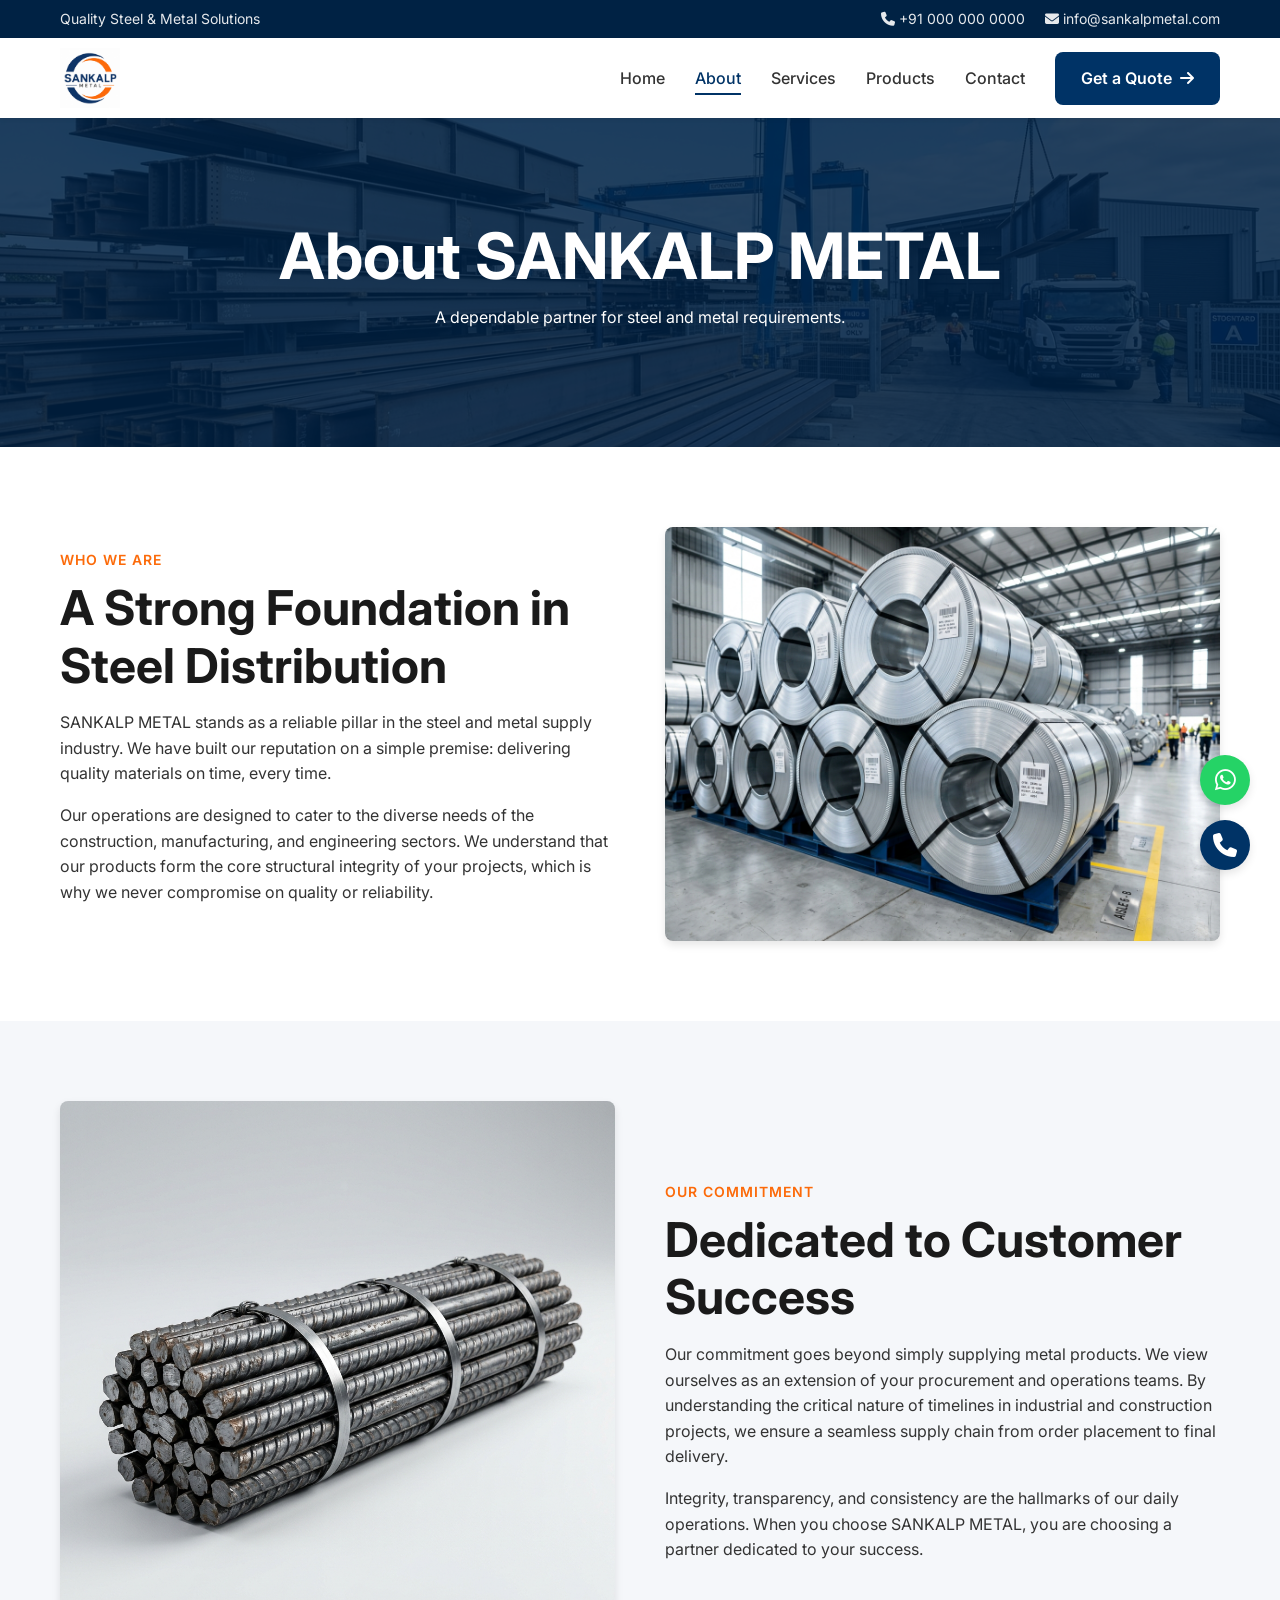
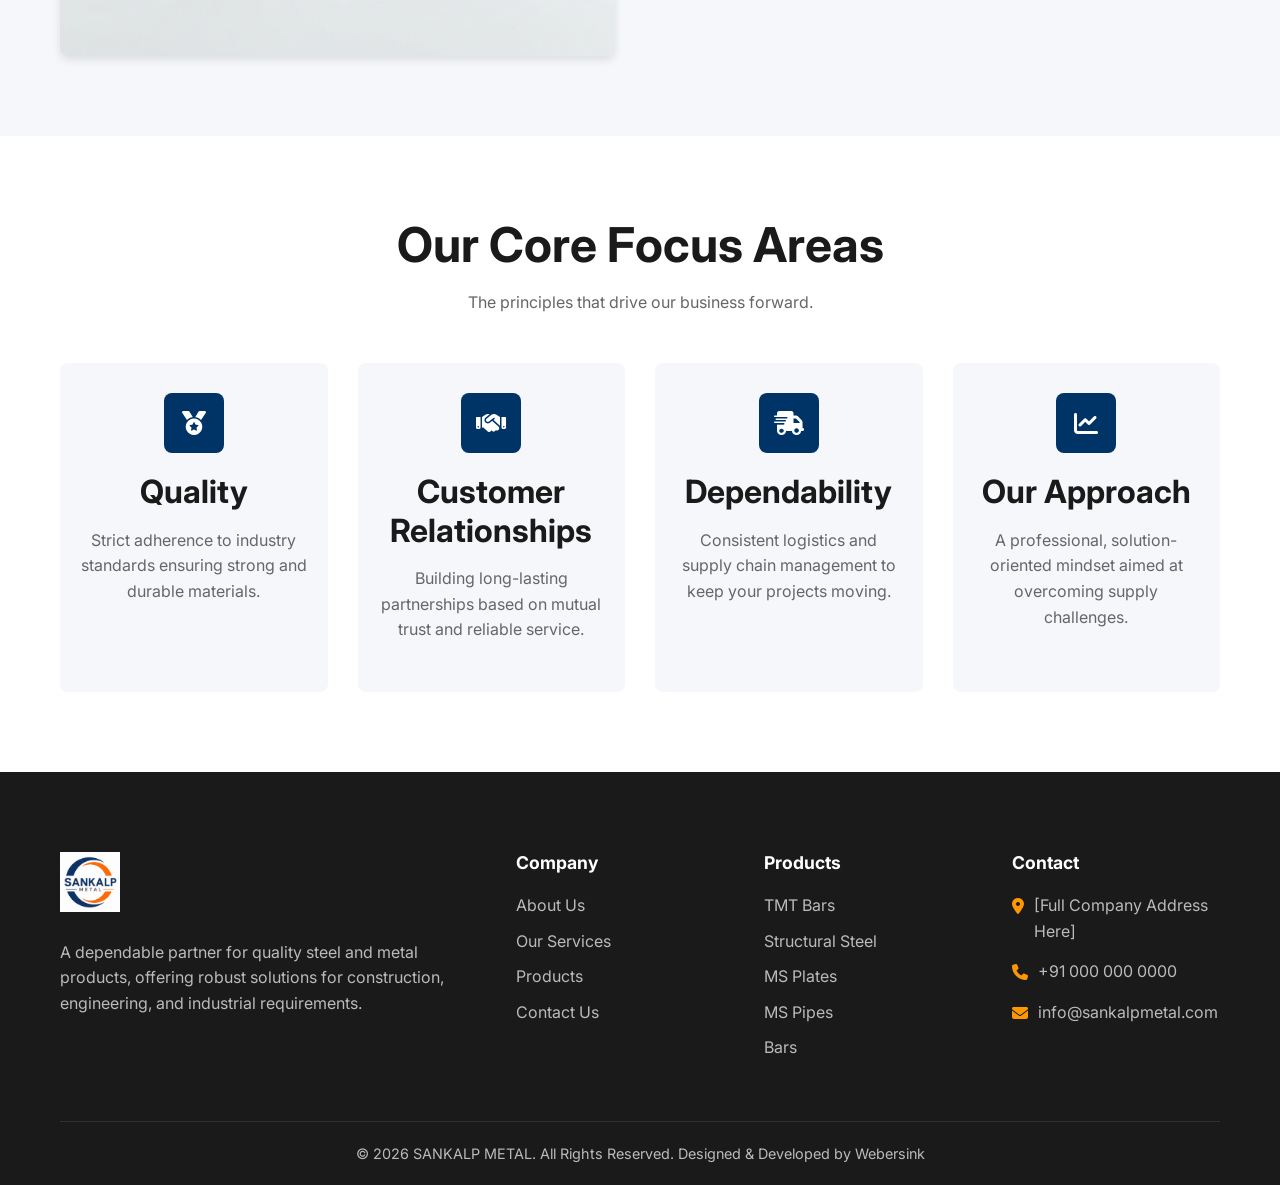
==== about.html @ a4357501 "add project" ====
<!DOCTYPE html>
<html lang="en">
<head>
    <meta charset="UTF-8">
    <meta name="viewport" content="width=device-width, initial-scale=1.0">
    <title>About SANKALP METAL | Steel & Metal Solutions</title>
    <meta name="description" content="Learn about SANKALP METAL, a dependable partner for quality steel and metal requirements serving various industries.">
    
    <!-- Google Fonts -->
    <link rel="preconnect" href="https://fonts.googleapis.com">
    <link rel="preconnect" href="https://fonts.gstatic.com" crossorigin>
    <link href="https://fonts.googleapis.com/css2?family=Inter:wght@400;500;600;700;800&display=swap" rel="stylesheet">
    
    <!-- FontAwesome -->
    <link rel="stylesheet" href="https://cdnjs.cloudflare.com/ajax/libs/font-awesome/6.4.0/css/all.min.css">
    
    <!-- Custom CSS -->
    <link rel="stylesheet" href="css/style.css">
</head>
<body>

    <!-- Top Bar -->
    <div class="top-bar">
        <div class="container">
            <div class="top-bar-left">
                Quality Steel & Metal Solutions
            </div>
            <div class="top-bar-contact">
                <a href="tel:+910000000000"><i class="fa-solid fa-phone"></i> +91 000 000 0000</a>
                <a href="mailto:info@sankalpmetal.com"><i class="fa-solid fa-envelope"></i> info@sankalpmetal.com</a>
            </div>
        </div>
    </div>

    <!-- Header -->
    <header class="header">
        <div class="container header-inner">
            <a href="index.html" class="logo">
                <img src="assets/images/logo.jpeg" alt="SANKALP METAL">
            </a>
            
            <nav class="nav-menu">
                <a href="index.html" class="nav-link">Home</a>
                <a href="about.html" class="nav-link active">About</a>
                <a href="services.html" class="nav-link">Services</a>
                <a href="products.html" class="nav-link">Products</a>
                <a href="contact.html" class="nav-link">Contact</a>
                <a href="contact.html" class="btn btn-primary">Get a Quote <i class="fa-solid fa-arrow-right"></i></a>
            </nav>
            
            <button class="mobile-toggle">
                <i class="fa-solid fa-bars"></i>
            </button>
        </div>
    </header>

    <!-- Page Header -->
    <div class="page-header" style="background-image: url('assets/images/banner_bg.jpg');">
        <div class="container">
            <h1>About SANKALP METAL</h1>
            <p>A dependable partner for steel and metal requirements.</p>
        </div>
    </div>

    <!-- Who We Are -->
    <section class="section-padding" style="background-color: var(--white);">
        <div class="container">
            <div class="about-section">
                <div class="about-text">
                    <span class="section-label">Who We Are</span>
                    <h2>A Strong Foundation in Steel Distribution</h2>
                    <p>SANKALP METAL stands as a reliable pillar in the steel and metal supply industry. We have built our reputation on a simple premise: delivering quality materials on time, every time.</p>
                    <p>Our operations are designed to cater to the diverse needs of the construction, manufacturing, and engineering sectors. We understand that our products form the core structural integrity of your projects, which is why we never compromise on quality or reliability.</p>
                </div>
                <div class="about-image">
                    <img src="assets/images/about_img.jpg" alt="Sankalp Metal Facility" style="border-radius: var(--radius); box-shadow: var(--shadow-md);">
                </div>
            </div>
        </div>
    </section>

    <!-- Our Commitment -->
    <section class="section-padding" style="background-color: var(--light);">
        <div class="container">
            <div class="about-section reverse">
                <div class="about-text">
                    <span class="section-label">Our Commitment</span>
                    <h2>Dedicated to Customer Success</h2>
                    <p>Our commitment goes beyond simply supplying metal products. We view ourselves as an extension of your procurement and operations teams. By understanding the critical nature of timelines in industrial and construction projects, we ensure a seamless supply chain from order placement to final delivery.</p>
                    <p>Integrity, transparency, and consistency are the hallmarks of our daily operations. When you choose SANKALP METAL, you are choosing a partner dedicated to your success.</p>
                </div>
                <div class="about-image">
                    <img src="assets/images/product_img.jpg" alt="Steel Products" style="border-radius: var(--radius); box-shadow: var(--shadow-md);">
                </div>
            </div>
        </div>
    </section>

    <!-- Core Values -->
    <section class="section-padding" style="background-color: var(--white);">
        <div class="container">
            <div class="section-header">
                <h2>Our Core Focus Areas</h2>
                <p class="text-muted">The principles that drive our business forward.</p>
            </div>
            
            <div class="features-grid">
                <div class="feature-block">
                    <div class="feature-icon"><i class="fa-solid fa-medal"></i></div>
                    <h3>Quality</h3>
                    <p class="text-muted">Strict adherence to industry standards ensuring strong and durable materials.</p>
                </div>
                <div class="feature-block">
                    <div class="feature-icon"><i class="fa-solid fa-handshake"></i></div>
                    <h3>Customer Relationships</h3>
                    <p class="text-muted">Building long-lasting partnerships based on mutual trust and reliable service.</p>
                </div>
                <div class="feature-block">
                    <div class="feature-icon"><i class="fa-solid fa-truck-fast"></i></div>
                    <h3>Dependability</h3>
                    <p class="text-muted">Consistent logistics and supply chain management to keep your projects moving.</p>
                </div>
                <div class="feature-block">
                    <div class="feature-icon"><i class="fa-solid fa-chart-line"></i></div>
                    <h3>Our Approach</h3>
                    <p class="text-muted">A professional, solution-oriented mindset aimed at overcoming supply challenges.</p>
                </div>
            </div>
        </div>
    </section>

    <!-- Footer -->
    <footer class="footer">
        <div class="container">
            <div class="footer-top">
                <div class="footer-col">
                    <a href="index.html" class="footer-logo">
                        <img src="assets/images/logo.jpeg" alt="SANKALP METAL">
                    </a>
                    <p>A dependable partner for quality steel and metal products, offering robust solutions for construction, engineering, and industrial requirements.</p>
                </div>
                
                <div class="footer-col">
                    <h4>Company</h4>
                    <div class="footer-links">
                        <a href="about.html">About Us</a>
                        <a href="services.html">Our Services</a>
                        <a href="products.html">Products</a>
                        <a href="contact.html">Contact Us</a>
                    </div>
                </div>
                
                <div class="footer-col">
                    <h4>Products</h4>
                    <div class="footer-links">
                        <a href="products.html">TMT Bars</a>
                        <a href="products.html">Structural Steel</a>
                        <a href="products.html">MS Plates</a>
                        <a href="products.html">MS Pipes</a>
                        <a href="products.html">Bars</a>
                    </div>
                </div>
                
                <div class="footer-col">
                    <h4>Contact</h4>
                    <ul class="footer-contact">
                        <li>
                            <i class="fa-solid fa-location-dot"></i>
                            <span>[Full Company Address Here]</span>
                        </li>
                        <li>
                            <i class="fa-solid fa-phone"></i>
                            <span>+91 000 000 0000</span>
                        </li>
                        <li>
                            <i class="fa-solid fa-envelope"></i>
                            <span>info@sankalpmetal.com</span>
                        </li>
                    </ul>
                </div>
            </div>
            
            <div class="footer-bottom">
                <p>&copy; 2026 SANKALP METAL. All Rights Reserved. Designed & Developed by Webersink</p>
            </div>
        </div>
    </footer>

    <!-- FABs -->
    <div class="fab-container">
        <a href="https://wa.me/910000000000" class="fab fab-whatsapp" title="Chat on WhatsApp"><i class="fa-brands fa-whatsapp"></i></a>
        <a href="tel:+910000000000" class="fab fab-call" title="Call Us"><i class="fa-solid fa-phone"></i></a>
    </div>

    <script src="js/main.js"></script>
</body>
</html>
---- css/style.css ----
:root {
  /* Brand Colors - Replace when logo is provided */
  --primary: #003366;
  --primary-hover: #002244;
  --secondary: #fc6a09;
  --accent: #ff9800;
  
  /* Neutrals */
  --dark: #1a1a1a;
  --light: #f5f7fa;
  --white: #ffffff;
  
  /* Text */
  --text: #333333;
  --muted: #666666;
  
  /* UI Elements */
  --border: #e0e0e0;
  --shadow-sm: 0 2px 4px rgba(0,0,0,0.05);
  --shadow-md: 0 4px 8px rgba(0,0,0,0.1);
  --shadow-lg: 0 10px 20px rgba(0,0,0,0.1);
  
  --radius: 8px;
  --radius-lg: 12px;
  
  --transition: all 0.3s ease;
  
  /* Layout */
  --container: 1200px;
}

* {
  margin: 0;
  padding: 0;
  box-sizing: border-box;
}

body {
  font-family: 'Inter', sans-serif;
  color: var(--text);
  background-color: var(--light);
  line-height: 1.6;
}

a {
  text-decoration: none;
  color: inherit;
  transition: var(--transition);
}

ul {
  list-style: none;
}

img {
  max-width: 100%;
  height: auto;
  display: block;
}

.container {
  max-width: var(--container);
  margin: 0 auto;
  padding: 0 20px;
}

/* Typography */
h1, h2, h3, h4, h5, h6 {
  font-weight: 700;
  line-height: 1.2;
  color: var(--dark);
  margin-bottom: 1rem;
}

h1 { font-size: clamp(2.5rem, 5vw, 4rem); }
h2 { font-size: clamp(2rem, 4vw, 3rem); }
h3 { font-size: clamp(1.5rem, 3vw, 2rem); }

p {
  margin-bottom: 1rem;
}

.text-center { text-align: center; }
.text-muted { color: var(--muted); }
.text-primary { color: var(--primary); }

.section-padding {
  padding: 80px 0;
}

.section-header {
  text-align: center;
  margin-bottom: 3rem;
  max-width: 700px;
  margin-left: auto;
  margin-right: auto;
}

.section-label {
  display: inline-block;
  font-size: 0.875rem;
  font-weight: 600;
  color: var(--secondary);
  text-transform: uppercase;
  letter-spacing: 1px;
  margin-bottom: 0.5rem;
}

/* Buttons */
.btn {
  display: inline-flex;
  align-items: center;
  justify-content: center;
  padding: 12px 24px;
  font-weight: 600;
  border-radius: var(--radius);
  cursor: pointer;
  transition: var(--transition);
  border: 2px solid transparent;
  gap: 8px;
}

.btn-primary {
  background-color: var(--primary);
  color: var(--white);
}

.btn-primary:hover {
  background-color: var(--primary-hover);
  transform: translateY(-2px);
  box-shadow: var(--shadow-md);
}

.btn-secondary {
  background-color: var(--white);
  color: var(--primary);
  border-color: var(--primary);
}

.btn-secondary:hover {
  background-color: var(--primary);
  color: var(--white);
}

.btn-outline {
  background-color: transparent;
  color: var(--white);
  border-color: var(--white);
}

.btn-outline:hover {
  background-color: var(--white);
  color: var(--primary);
}

/* Header */
.top-bar {
  background-color: var(--primary-hover);
  color: rgba(255, 255, 255, 0.9);
  font-size: 0.875rem;
  padding: 8px 0;
}

.top-bar .container {
  display: flex;
  justify-content: space-between;
  align-items: center;
}

.top-bar-contact {
  display: flex;
  gap: 20px;
}

.top-bar-contact a:hover {
  color: var(--accent);
}

.header {
  background-color: var(--white);
  box-shadow: var(--shadow-sm);
  position: sticky;
  top: 0;
  z-index: 1000;
  transition: var(--transition);
}

.header.scrolled {
  box-shadow: var(--shadow-md);
}

.header-inner {
  display: flex;
  justify-content: space-between;
  align-items: center;
  height: 80px;
}

.logo {
  font-size: 1.5rem;
  font-weight: 800;
  color: var(--primary);
  display: flex;
  align-items: center;
  gap: 10px;
}

.logo span {
  color: var(--secondary);
}

/* For actual logo image when provided */
.logo img, .footer-logo img {
  height: 60px;
  max-width: 100%;
}

.nav-menu {
  display: flex;
  gap: 30px;
  align-items: center;
}

.nav-link {
  font-weight: 500;
  color: var(--text);
  position: relative;
}

.nav-link::after {
  content: '';
  position: absolute;
  bottom: -4px;
  left: 0;
  width: 0;
  height: 2px;
  background-color: var(--primary);
  transition: var(--transition);
}

.nav-link:hover::after, .nav-link.active::after {
  width: 100%;
}

.nav-link:hover, .nav-link.active {
  color: var(--primary);
}

.mobile-toggle {
  display: none;
  background: none;
  border: none;
  font-size: 1.5rem;
  color: var(--dark);
  cursor: pointer;
}

/* Hero Section */
.hero {
  position: relative;
  min-height: 85vh;
  display: flex;
  align-items: center;
  background-size: cover;
  background-position: center;
  background-repeat: no-repeat;
}

.hero::before {
  content: '';
  position: absolute;
  inset: 0;
  background: linear-gradient(to right, rgba(0,34,68,0.85) 0%, rgba(0,34,68,0.4) 100%);
}

.hero-content {
  position: relative;
  z-index: 1;
  max-width: 650px;
  color: var(--white);
}

.hero h1 {
  color: var(--white);
  margin-bottom: 1.5rem;
}

.hero p {
  font-size: 1.125rem;
  margin-bottom: 2rem;
  opacity: 0.9;
}

.hero-buttons {
  display: flex;
  gap: 15px;
}

/* Trust Bar */
.trust-bar {
  background-color: var(--white);
  border-bottom: 1px solid var(--border);
  padding: 30px 0;
  margin-top: -1px; /* Align tight below hero */
}

.trust-grid {
  display: grid;
  grid-template-columns: repeat(4, 1fr);
  gap: 20px;
  text-align: center;
}

.trust-item {
  display: flex;
  flex-direction: column;
  align-items: center;
  gap: 10px;
}

.trust-icon {
  width: 48px;
  height: 48px;
  background-color: rgba(0,51,102,0.05);
  color: var(--primary);
  border-radius: 50%;
  display: flex;
  align-items: center;
  justify-content: center;
  font-size: 1.25rem;
}

.trust-item h4 {
  font-size: 1rem;
  margin-bottom: 0;
  color: var(--dark);
}

/* Products Section */
.products-section {
  background-color: var(--white);
}

.product-filter {
  display: flex;
  justify-content: center;
  flex-wrap: wrap;
  gap: 10px;
  margin-bottom: 40px;
}

.filter-btn {
  background: none;
  border: 1px solid var(--border);
  padding: 8px 16px;
  border-radius: 30px;
  cursor: pointer;
  font-weight: 500;
  color: var(--text);
  transition: var(--transition);
}

.filter-btn:hover, .filter-btn.active {
  background-color: var(--primary);
  color: var(--white);
  border-color: var(--primary);
}

.product-grid {
  display: grid;
  grid-template-columns: repeat(auto-fill, minmax(280px, 1fr));
  gap: 30px;
}

.product-card {
  background: var(--white);
  border-radius: var(--radius);
  overflow: hidden;
  box-shadow: var(--shadow-sm);
  border: 1px solid var(--border);
  transition: var(--transition);
  display: flex;
  flex-direction: column;
}

.product-card:hover {
  transform: translateY(-5px);
  box-shadow: var(--shadow-lg);
  border-color: rgba(0,51,102,0.2);
}

.product-img {
  height: 220px;
  overflow: hidden;
}

.product-img img {
  width: 100%;
  height: 100%;
  object-fit: cover;
  transition: transform 0.5s ease;
}

.product-card:hover .product-img img {
  transform: scale(1.05);
}

.product-info {
  padding: 20px;
  flex-grow: 1;
  display: flex;
  flex-direction: column;
}

.product-info h3 {
  font-size: 1.25rem;
  margin-bottom: 10px;
}

.product-info p {
  color: var(--muted);
  font-size: 0.95rem;
  margin-bottom: 15px;
  flex-grow: 1;
}

.product-link {
  display: inline-flex;
  align-items: center;
  gap: 5px;
  color: var(--primary);
  font-weight: 600;
  margin-top: auto;
}

.product-link:hover {
  color: var(--secondary);
}

/* About Preview */
.about-preview {
  background-color: var(--light);
}

.about-grid {
  display: grid;
  grid-template-columns: 1fr 1fr;
  gap: 50px;
  align-items: center;
}

.about-img {
  border-radius: var(--radius-lg);
  overflow: hidden;
  box-shadow: var(--shadow-md);
  position: relative;
}

.about-img img {
  width: 100%;
  height: auto;
}

.about-img::after {
  content: '';
  position: absolute;
  top: 20px;
  left: 20px;
  right: -20px;
  bottom: -20px;
  border: 3px solid var(--primary);
  border-radius: var(--radius-lg);
  z-index: -1;
}

/* Why Choose Us */
.features-section {
  background-color: var(--white);
}

.features-grid {
  display: grid;
  grid-template-columns: repeat(4, 1fr);
  gap: 30px;
}

.feature-block {
  padding: 30px 20px;
  background-color: var(--light);
  border-radius: var(--radius);
  text-align: center;
  transition: var(--transition);
  border-bottom: 3px solid transparent;
}

.feature-block:hover {
  background-color: var(--white);
  box-shadow: var(--shadow-md);
  border-bottom-color: var(--primary);
}

.feature-icon {
  width: 60px;
  height: 60px;
  margin: 0 auto 20px;
  background-color: var(--primary);
  color: var(--white);
  border-radius: var(--radius);
  display: flex;
  align-items: center;
  justify-content: center;
  font-size: 1.5rem;
}

/* Banner */
.image-banner {
  height: 400px;
  background-size: cover;
  background-position: center;
  background-attachment: fixed;
  display: flex;
  align-items: center;
  position: relative;
}

.image-banner::before {
  content: '';
  position: absolute;
  inset: 0;
  background: rgba(0,0,0,0.6);
}

.banner-content {
  position: relative;
  z-index: 1;
  text-align: center;
  color: var(--white);
  width: 100%;
}

.banner-content h2 {
  color: var(--white);
  font-size: clamp(2rem, 4vw, 3.5rem);
  letter-spacing: 2px;
  margin-bottom: 2rem;
}

/* Services */
.services-section {
  background-color: var(--light);
}

.services-grid {
  display: grid;
  grid-template-columns: repeat(2, 1fr);
  gap: 30px;
}

.service-card {
  background-color: var(--white);
  padding: 40px;
  border-radius: var(--radius);
  box-shadow: var(--shadow-sm);
  display: flex;
  gap: 20px;
  transition: var(--transition);
  border: 1px solid var(--border);
}

.service-card:hover {
  transform: translateY(-5px);
  box-shadow: var(--shadow-md);
  border-color: rgba(0,51,102,0.2);
}

.service-icon {
  font-size: 2.5rem;
  color: var(--primary);
  flex-shrink: 0;
}

/* Trust Stats */
.stats-section {
  background-color: var(--primary);
  color: var(--white);
  padding: 60px 0;
}

.stats-grid {
  display: grid;
  grid-template-columns: repeat(4, 1fr);
  gap: 30px;
  text-align: center;
}

.stat-item h3 {
  color: var(--white);
  font-size: 2.5rem;
  margin-bottom: 5px;
}

.stat-item p {
  font-size: 1.1rem;
  color: rgba(255,255,255,0.8);
  margin-bottom: 0;
}

/* Testimonials */
.testimonials-section {
  background-color: var(--white);
}

.testimonials-grid {
  display: grid;
  grid-template-columns: repeat(3, 1fr);
  gap: 30px;
}

.testimonial-card {
  background-color: var(--light);
  padding: 30px;
  border-radius: var(--radius);
  position: relative;
}

.testimonial-card::before {
  content: '\201C';
  position: absolute;
  top: 10px;
  left: 20px;
  font-size: 4rem;
  color: rgba(0,51,102,0.1);
  line-height: 1;
  font-family: serif;
}

.stars {
  color: #FFD700;
  margin-bottom: 15px;
}

.testimonial-text {
  font-style: italic;
  margin-bottom: 20px;
  position: relative;
  z-index: 1;
}

.testimonial-author h4 {
  margin-bottom: 0;
  font-size: 1rem;
}

.testimonial-author span {
  font-size: 0.85rem;
  color: var(--muted);
}

/* CTA Section */
.cta-section {
  background-color: var(--light);
  border-top: 1px solid var(--border);
  padding: 80px 0;
}

.cta-content {
  background-color: var(--white);
  padding: 60px;
  border-radius: var(--radius-lg);
  box-shadow: var(--shadow-md);
  text-align: center;
  max-width: 800px;
  margin: 0 auto;
}

.cta-buttons {
  display: flex;
  justify-content: center;
  gap: 15px;
  margin-top: 30px;
}

/* Footer */
.footer {
  background-color: var(--dark);
  color: rgba(255,255,255,0.7);
  padding: 80px 0 0;
}

.footer-top {
  display: grid;
  grid-template-columns: 2fr 1fr 1fr 1fr;
  gap: 40px;
  margin-bottom: 60px;
}

.footer-logo {
  color: var(--white);
  font-size: 1.5rem;
  font-weight: 800;
  margin-bottom: 20px;
  display: inline-block;
}

.footer-logo span {
  color: var(--secondary);
}

.footer h4 {
  color: var(--white);
  margin-bottom: 20px;
  font-size: 1.1rem;
}

.footer-links {
  display: flex;
  flex-direction: column;
  gap: 10px;
}

.footer-links a:hover {
  color: var(--accent);
  padding-left: 5px;
}

.footer-contact li {
  display: flex;
  gap: 10px;
  margin-bottom: 15px;
}

.footer-contact i {
  color: var(--accent);
  margin-top: 5px;
}

.footer-bottom {
  padding: 20px 0;
  border-top: 1px solid rgba(255,255,255,0.1);
  text-align: center;
  font-size: 0.9rem;
}

.footer-bottom p {
  margin-bottom: 0;
}

/* Inner Page Header */
.page-header {
  padding: 100px 0;
  background-color: var(--dark);
  color: var(--white);
  text-align: center;
  background-size: cover;
  background-position: center;
  position: relative;
}

.page-header::before {
  content: '';
  position: absolute;
  inset: 0;
  background: rgba(0,34,68,0.85);
}

.page-header .container {
  position: relative;
  z-index: 1;
}

.page-header h1 {
  color: var(--white);
  margin-bottom: 10px;
}

/* Form Styles */
.form-group {
  margin-bottom: 20px;
}

.form-label {
  display: block;
  margin-bottom: 8px;
  font-weight: 500;
  color: var(--dark);
}

.form-control {
  width: 100%;
  padding: 12px 15px;
  border: 1px solid var(--border);
  border-radius: var(--radius);
  font-family: inherit;
  font-size: 1rem;
  transition: var(--transition);
}

.form-control:focus {
  outline: none;
  border-color: var(--primary);
  box-shadow: 0 0 0 3px rgba(0,51,102,0.1);
}

textarea.form-control {
  resize: vertical;
  min-height: 120px;
}

/* Product Catalogue Specific */
.product-tabs {
  display: flex;
  border-bottom: 1px solid var(--border);
  margin-bottom: 40px;
  overflow-x: auto;
}

.tab-btn {
  padding: 15px 25px;
  background: none;
  border: none;
  font-weight: 600;
  font-size: 1rem;
  color: var(--muted);
  cursor: pointer;
  border-bottom: 3px solid transparent;
  white-space: nowrap;
}

.tab-btn:hover, .tab-btn.active {
  color: var(--primary);
  border-bottom-color: var(--primary);
}

/* About Page Specific */
.about-section {
  display: grid;
  grid-template-columns: 1fr 1fr;
  gap: 50px;
  align-items: center;
}

.about-section.reverse {
  direction: rtl;
}

.about-section.reverse > * {
  direction: ltr;
}

/* Contact Page Specific */
.contact-grid {
  display: grid;
  grid-template-columns: 1fr 2fr;
  gap: 50px;
}

.contact-info-card {
  background-color: var(--white);
  padding: 30px;
  border-radius: var(--radius);
  box-shadow: var(--shadow-sm);
  border: 1px solid var(--border);
  margin-bottom: 20px;
}

.contact-info-item {
  display: flex;
  gap: 15px;
  margin-bottom: 25px;
}

.contact-info-item:last-child {
  margin-bottom: 0;
}

.contact-info-item i {
  font-size: 1.5rem;
  color: var(--primary);
}

.contact-form-wrapper {
  background-color: var(--white);
  padding: 40px;
  border-radius: var(--radius);
  box-shadow: var(--shadow-sm);
  border: 1px solid var(--border);
}

.form-row {
  display: grid;
  grid-template-columns: 1fr 1fr;
  gap: 20px;
}

.success-message {
  display: none;
  background-color: #d4edda;
  color: #155724;
  padding: 15px;
  border-radius: var(--radius);
  margin-top: 20px;
  border: 1px solid #c3e6cb;
}

/* Floating Action Buttons */
.fab-container {
  position: fixed;
  bottom: 30px;
  right: 30px;
  display: flex;
  flex-direction: column;
  gap: 15px;
  z-index: 100;
}

.fab {
  width: 50px;
  height: 50px;
  border-radius: 50%;
  display: flex;
  align-items: center;
  justify-content: center;
  color: var(--white);
  font-size: 1.5rem;
  box-shadow: var(--shadow-md);
  transition: var(--transition);
}

.fab:hover {
  transform: translateY(-3px);
  box-shadow: var(--shadow-lg);
}

.fab-whatsapp {
  background-color: #25D366;
}

.fab-call {
  background-color: var(--primary);
}

/* Responsive Design */
@media (max-width: 1280px) {
  /* Inherits from standard */
}

@media (max-width: 1024px) {
  .footer-top {
    grid-template-columns: 1fr 1fr;
  }
  
  .about-grid, .services-grid, .contact-grid {
    grid-template-columns: 1fr;
  }
  
  .about-section {
    grid-template-columns: 1fr;
  }
}

@media (max-width: 768px) {
  .top-bar-contact {
    display: none;
  }
  
  .nav-menu {
    display: none;
    position: absolute;
    top: 100%;
    left: 0;
    right: 0;
    background-color: var(--white);
    flex-direction: column;
    padding: 20px;
    box-shadow: var(--shadow-md);
    align-items: flex-start;
  }
  
  .nav-menu.active {
    display: flex;
  }
  
  .mobile-toggle {
    display: block;
  }
  
  .trust-grid, .features-grid, .stats-grid, .testimonials-grid {
    grid-template-columns: 1fr 1fr;
  }
  
  .hero h1 {
    font-size: 2.5rem;
  }
}

@media (max-width: 480px) {
  .trust-grid, .features-grid, .stats-grid, .testimonials-grid {
    grid-template-columns: 1fr;
  }
  
  .hero-buttons, .cta-buttons {
    flex-direction: column;
  }
  
  .form-row {
    grid-template-columns: 1fr;
  }
  
  .footer-top {
    grid-template-columns: 1fr;
  }
}
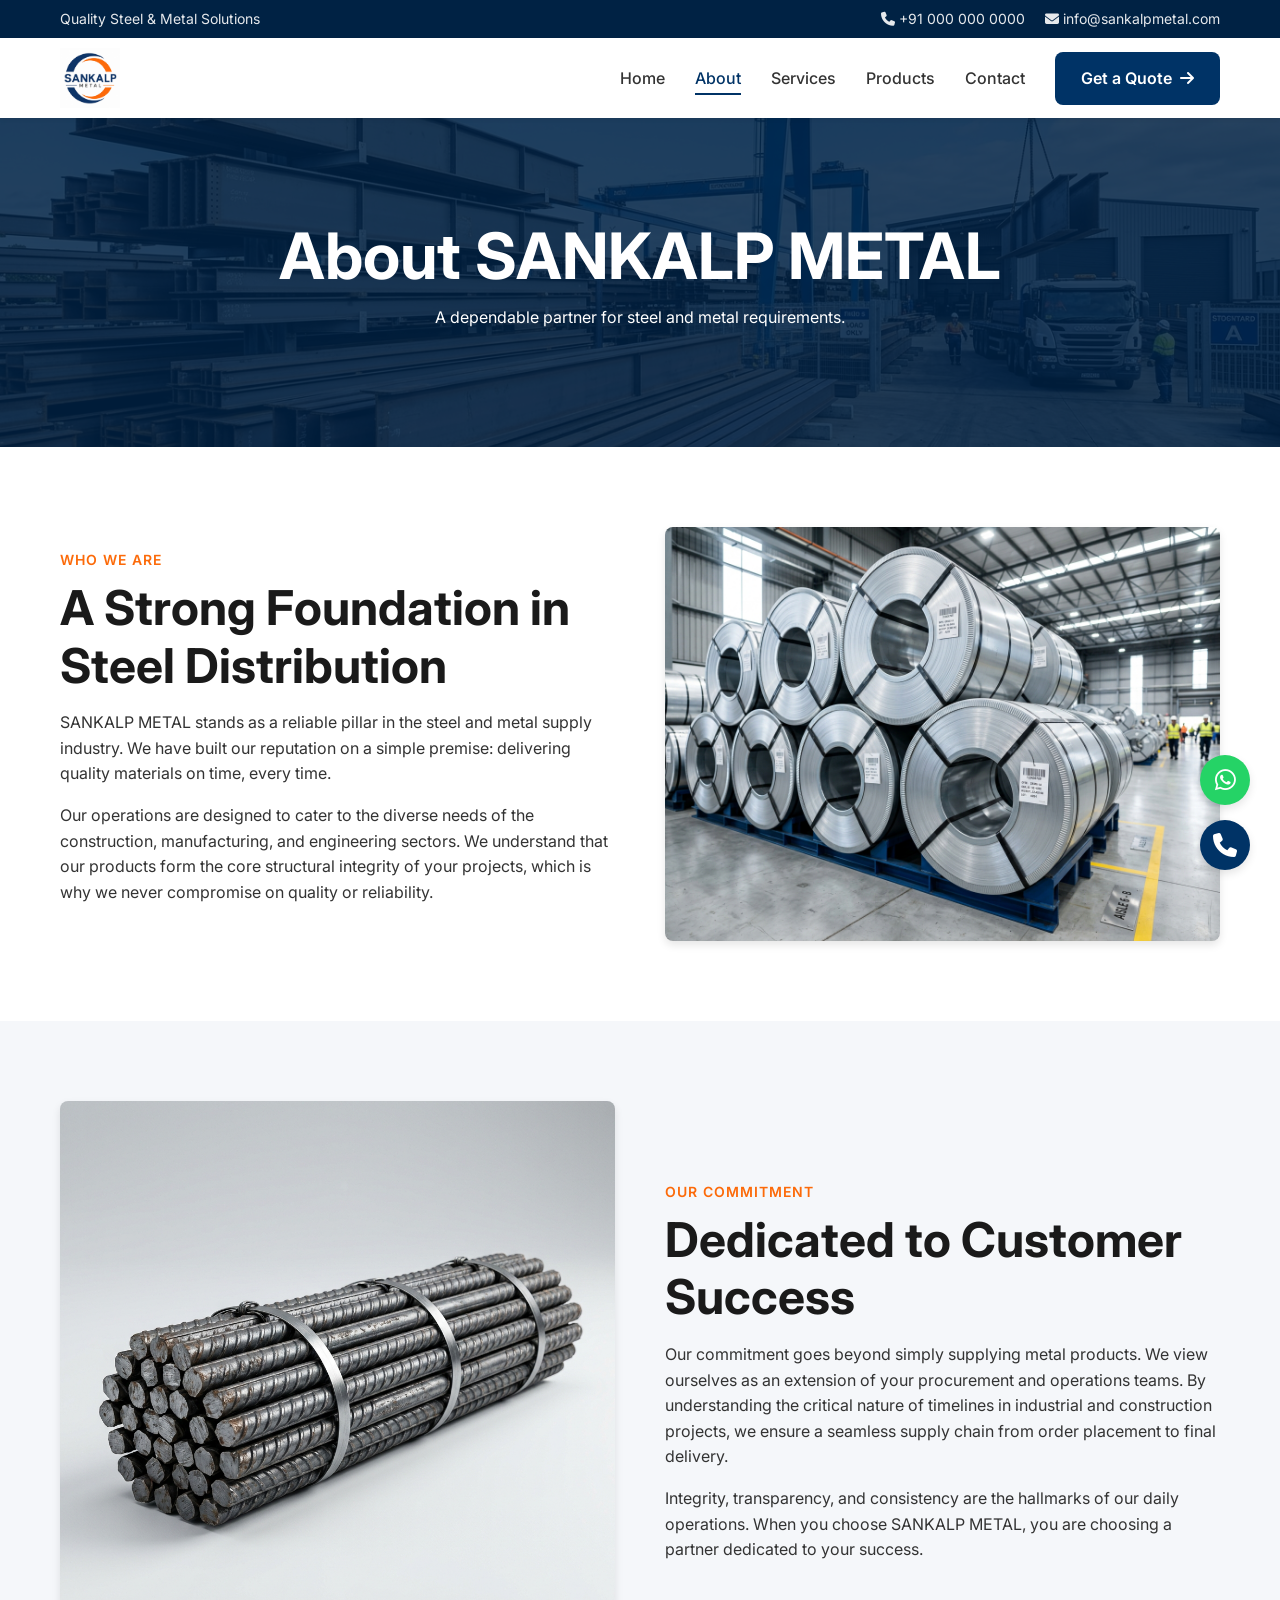
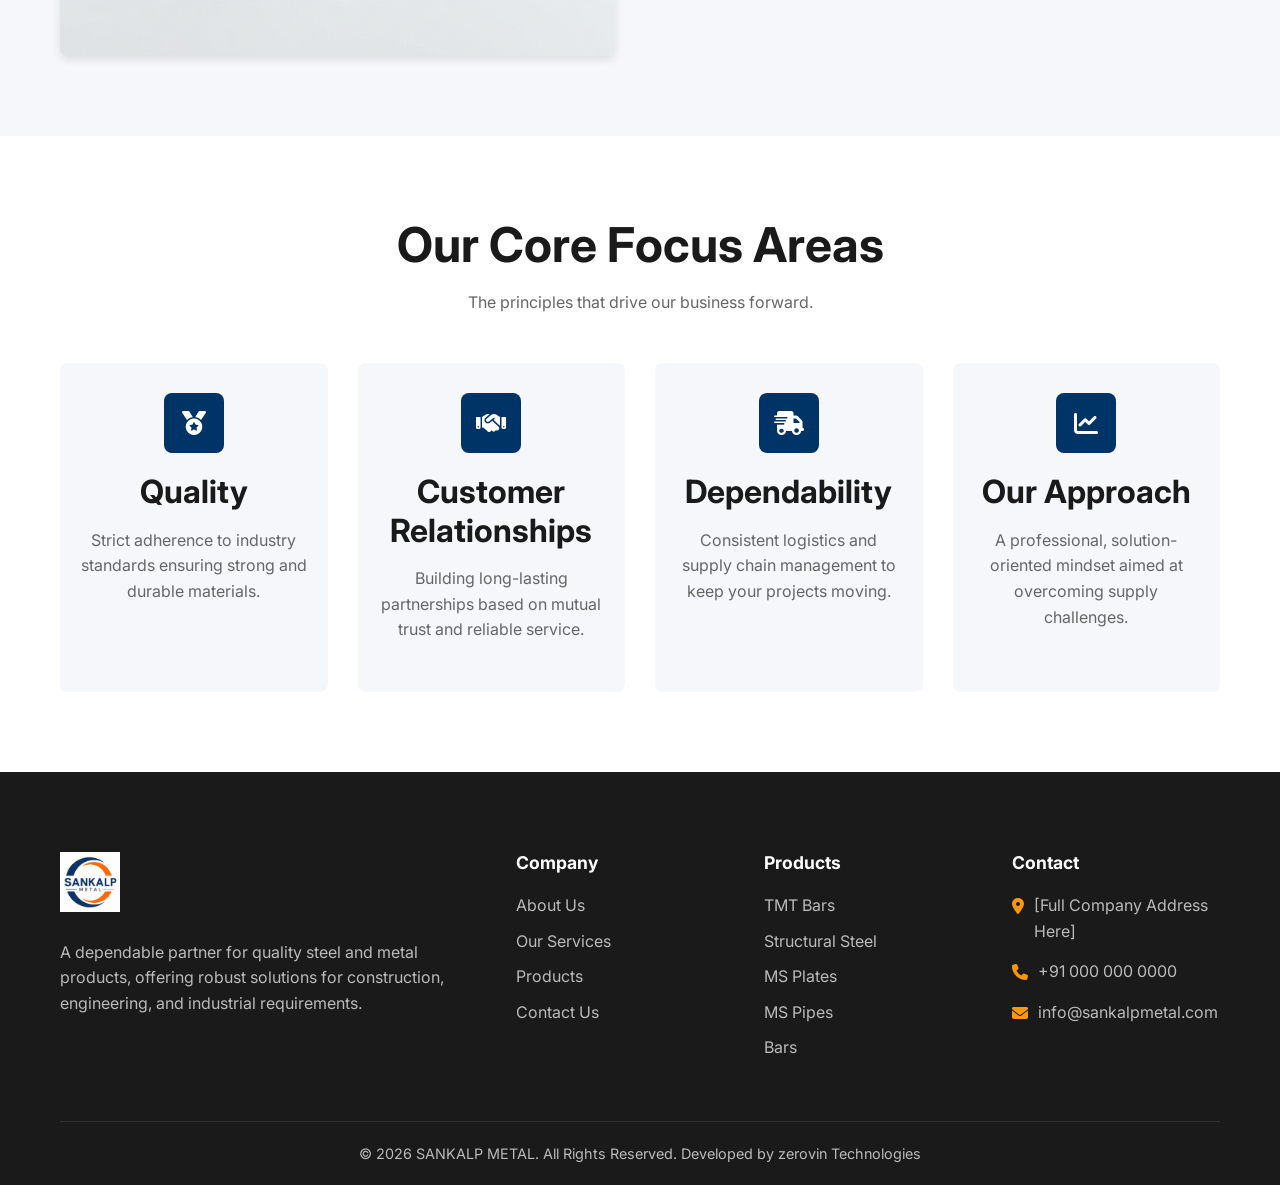
==== commit 8d5b4af5: "changes" ====
--- a/about.html
+++ b/about.html
@@ -181,7 +181,7 @@
             </div>
             
             <div class="footer-bottom">
-                <p>&copy; 2026 SANKALP METAL. All Rights Reserved. Designed & Developed by Webersink</p>
+                <p>&copy; 2026 SANKALP METAL. All Rights Reserved. Developed by zerovin Technologies</p>
             </div>
         </div>
     </footer>
--- a/css/style.css
+++ b/css/style.css
@@ -151,6 +151,18 @@
 .btn-outline:hover {
   background-color: var(--white);
   color: var(--primary);
+}
+
+.btn-white {
+  background-color: var(--white);
+  color: var(--primary);
+  border-color: transparent;
+}
+
+.btn-white:hover {
+  background-color: var(--light);
+  transform: translateY(-2px);
+  box-shadow: var(--shadow-md);
 }
 
 /* Header */
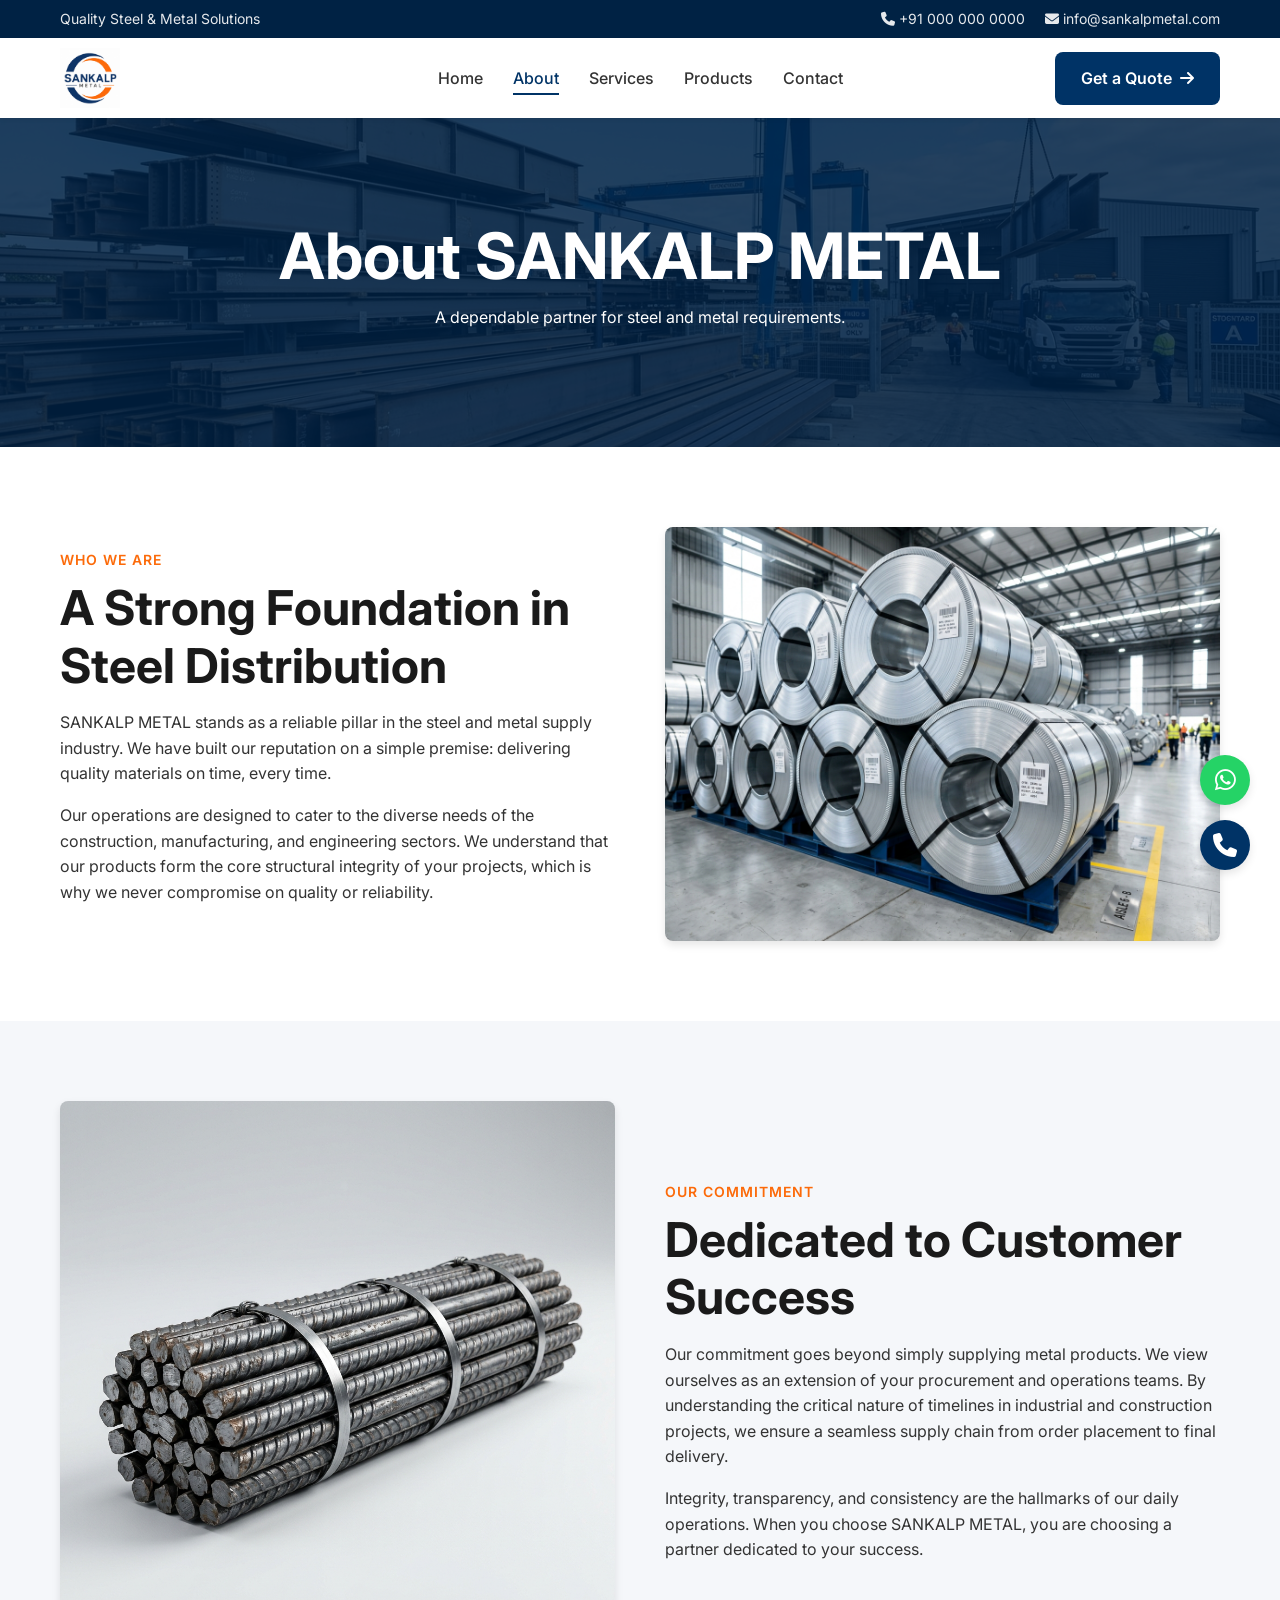
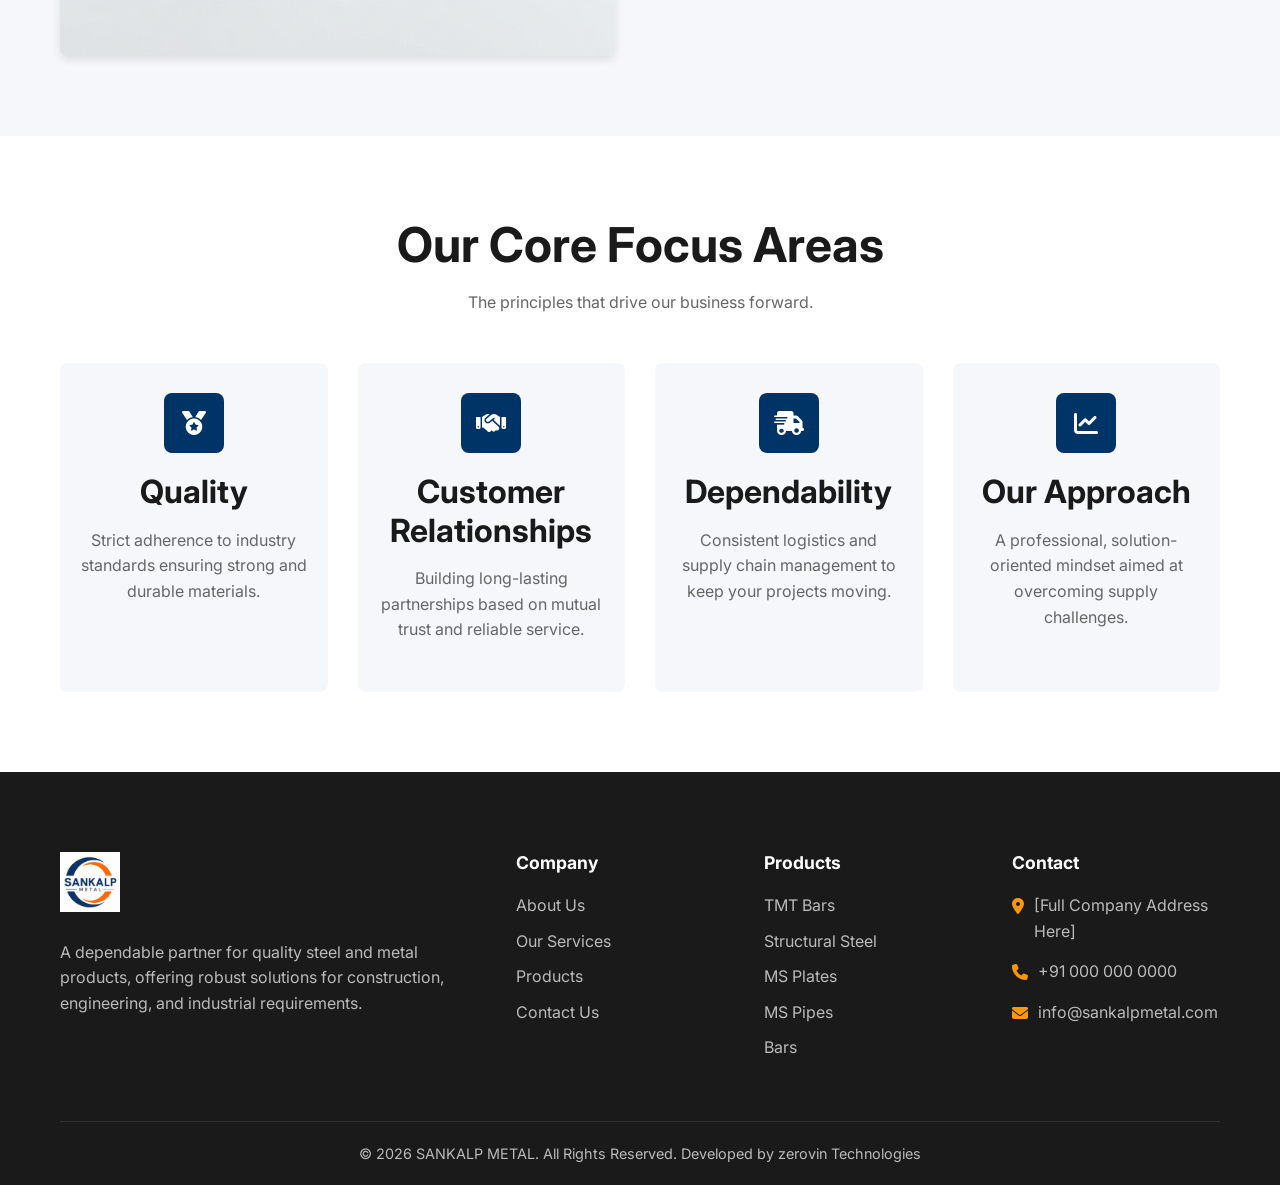
==== commit 1946b216: "changes" ====
--- a/about.html
+++ b/about.html
@@ -45,12 +45,14 @@
                 <a href="services.html" class="nav-link">Services</a>
                 <a href="products.html" class="nav-link">Products</a>
                 <a href="contact.html" class="nav-link">Contact</a>
-                <a href="contact.html" class="btn btn-primary">Get a Quote <i class="fa-solid fa-arrow-right"></i></a>
             </nav>
             
-            <button class="mobile-toggle">
-                <i class="fa-solid fa-bars"></i>
-            </button>
+            <div class="header-right">
+                <a href="contact.html" class="btn btn-primary d-desktop">Get a Quote <i class="fa-solid fa-arrow-right"></i></a>
+                <button class="mobile-toggle">
+                    <i class="fa-solid fa-bars"></i>
+                </button>
+            </div>
         </div>
     </header>
 
--- a/css/style.css
+++ b/css/style.css
@@ -209,6 +209,7 @@
 }
 
 .logo {
+  flex: 1;
   font-size: 1.5rem;
   font-weight: 800;
   color: var(--primary);
@@ -231,6 +232,7 @@
   display: flex;
   gap: 30px;
   align-items: center;
+  justify-content: center;
 }
 
 .nav-link {
@@ -258,6 +260,14 @@
   color: var(--primary);
 }
 
+.header-right {
+  flex: 1;
+  display: flex;
+  justify-content: flex-end;
+  align-items: center;
+  gap: 15px;
+}
+
 .mobile-toggle {
   display: none;
   background: none;
@@ -288,7 +298,9 @@
 .hero-content {
   position: relative;
   z-index: 1;
-  max-width: 650px;
+  max-width: 800px;
+  margin: 0 auto;
+  text-align: center;
   color: var(--white);
 }
 
@@ -305,6 +317,7 @@
 
 .hero-buttons {
   display: flex;
+  justify-content: center;
   gap: 15px;
 }
 
@@ -992,6 +1005,14 @@
     display: flex;
   }
   
+  .d-desktop {
+    display: none !important;
+  }
+  
+  .logo, .header-right {
+    flex: none;
+  }
+  
   .mobile-toggle {
     display: block;
   }
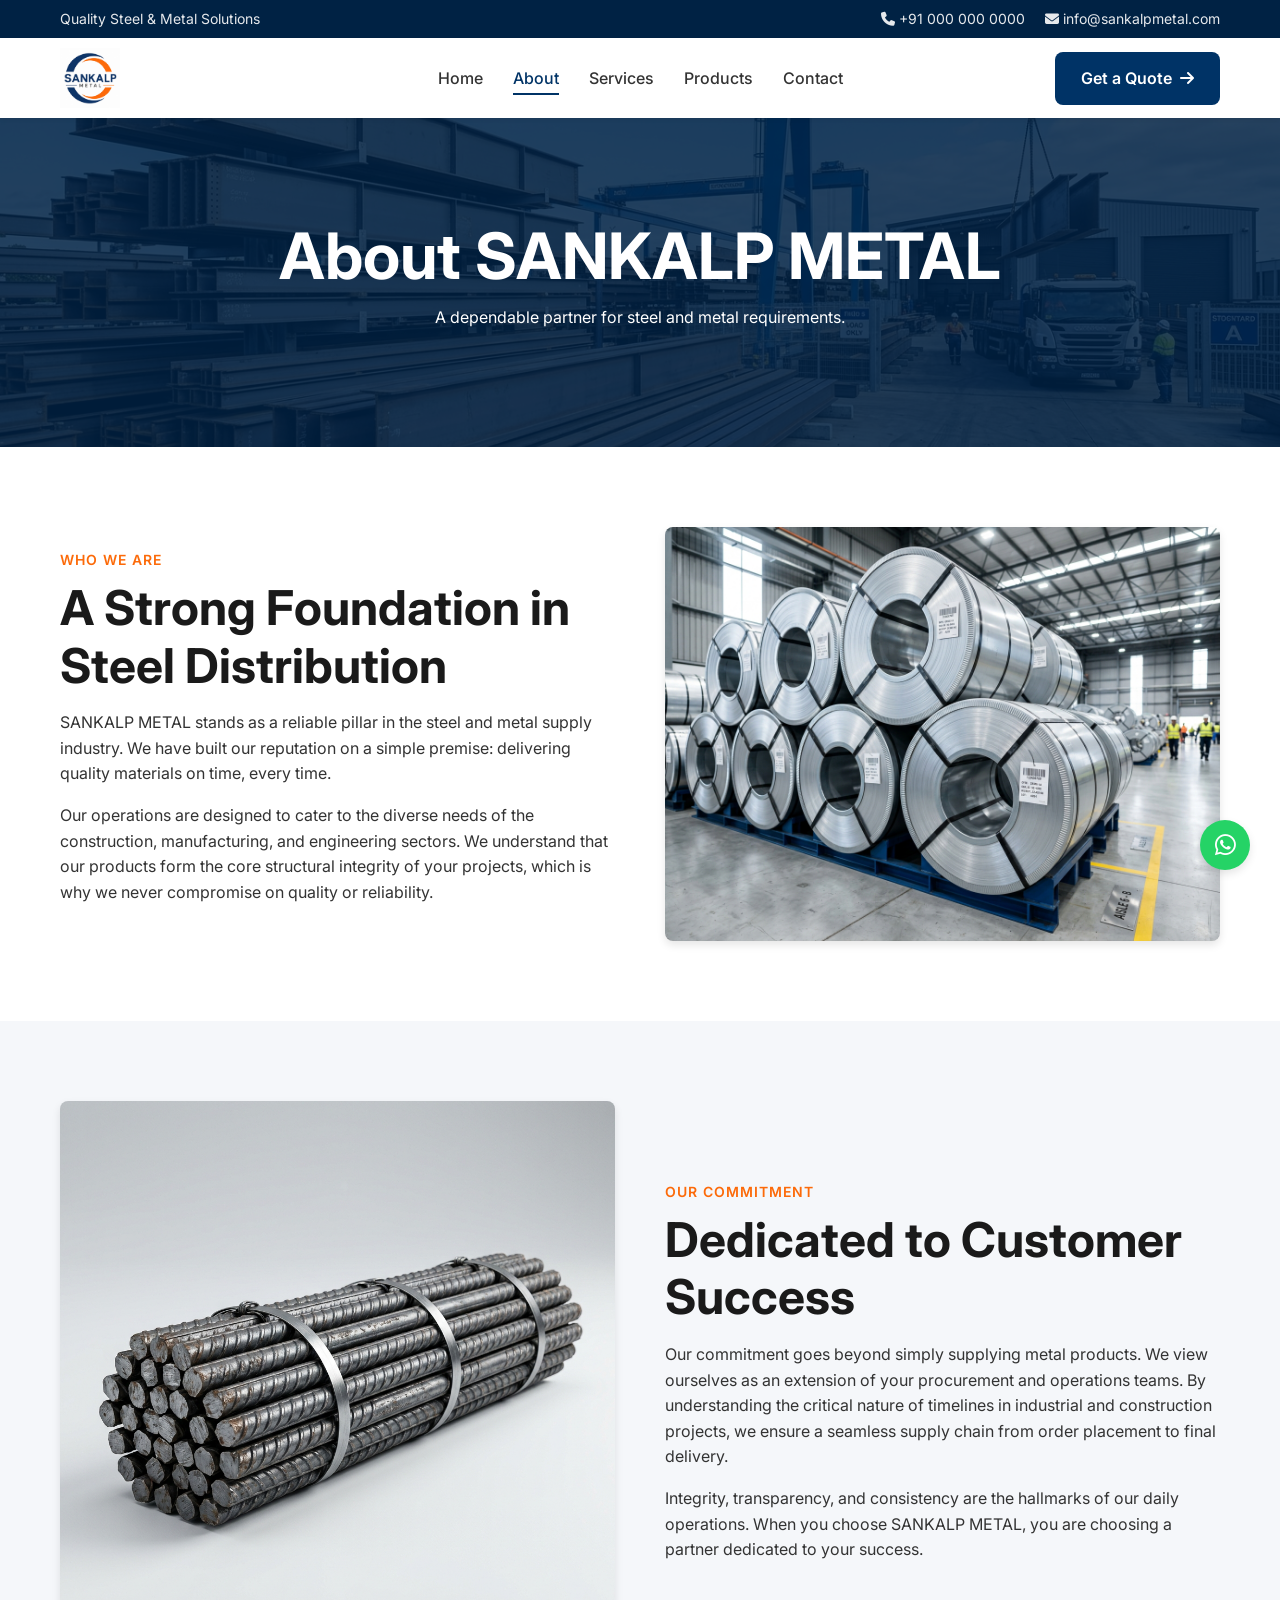
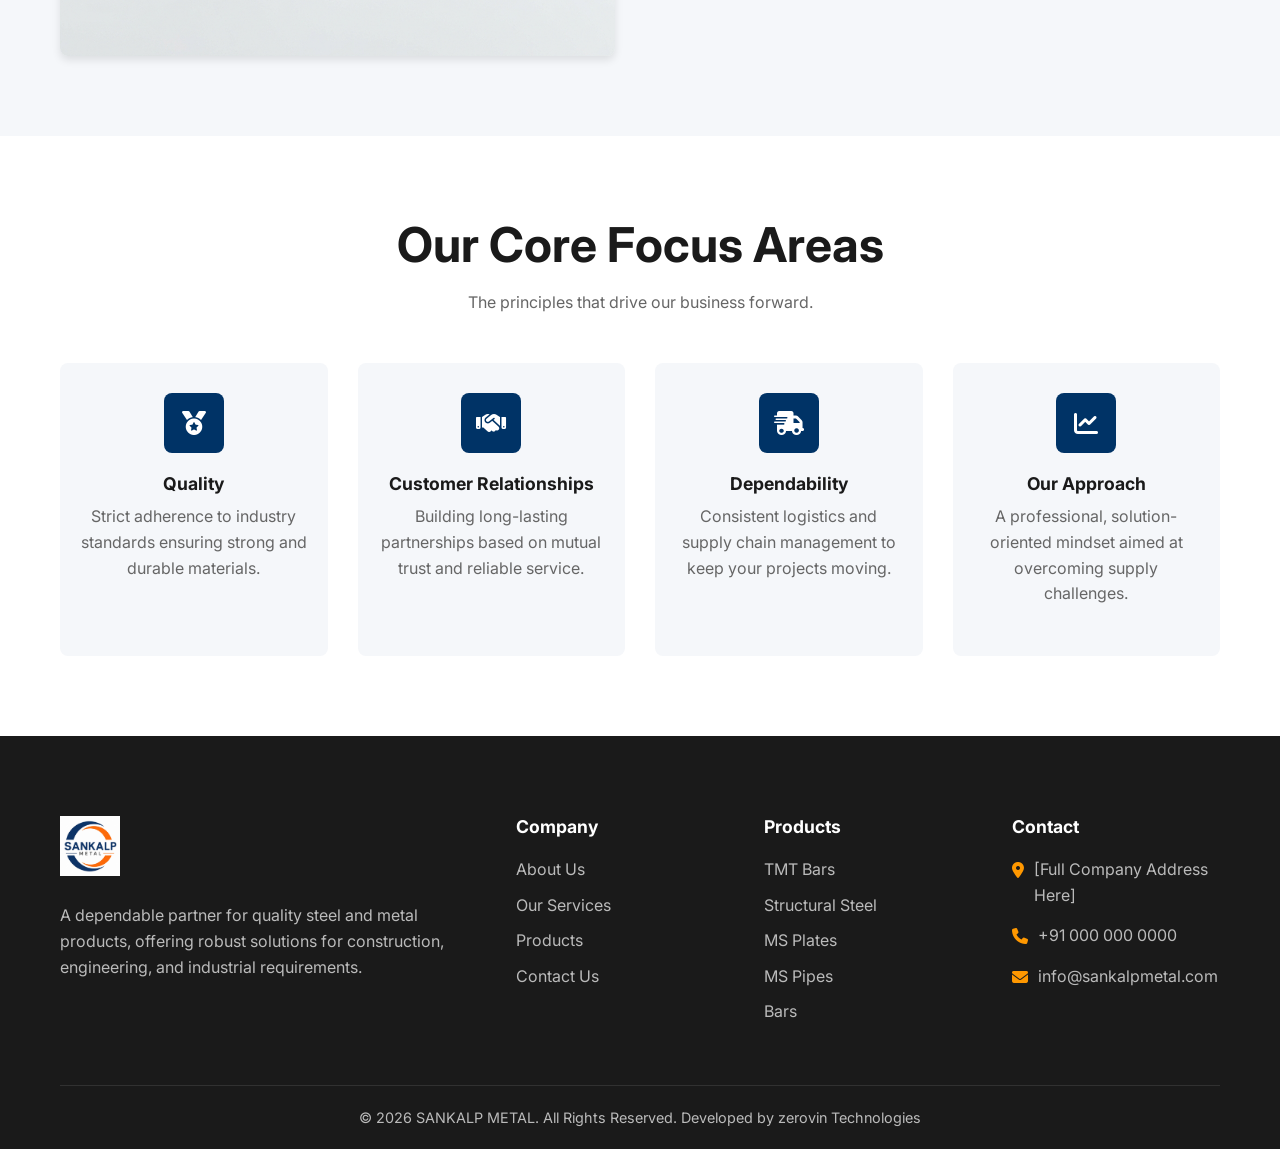
==== commit 699ce7cf: "changes" ====
--- a/about.html
+++ b/about.html
@@ -191,7 +191,6 @@
     <!-- FABs -->
     <div class="fab-container">
         <a href="https://wa.me/910000000000" class="fab fab-whatsapp" title="Chat on WhatsApp"><i class="fa-brands fa-whatsapp"></i></a>
-        <a href="tel:+910000000000" class="fab fab-call" title="Call Us"><i class="fa-solid fa-phone"></i></a>
     </div>
 
     <script src="js/main.js"></script>
--- a/css/style.css
+++ b/css/style.css
@@ -283,16 +283,49 @@
   min-height: 85vh;
   display: flex;
   align-items: center;
+  overflow: hidden;
+}
+
+.hero-bg-slider {
+  position: absolute;
+  inset: 0;
+  width: 100%;
+  height: 100%;
+  z-index: 1;
+}
+
+.hero-bg {
+  position: absolute;
+  inset: 0;
+  width: 100%;
+  height: 100%;
   background-size: cover;
   background-position: center;
-  background-repeat: no-repeat;
-}
+  opacity: 0;
+  transform: scale(1);
+  transition: opacity 1.5s ease-in-out;
+}
+
+.hero-bg.active {
+  opacity: 1;
+  animation: zoomInBg 12s linear forwards;
+}
+
+@keyframes zoomInBg {
+  0% { transform: scale(1); }
+  100% { transform: scale(1.15); }
+}
+
+.slide-1 { background-image: url('../assets/images/hero_bg.jpg'); }
+.slide-2 { background-image: url('../assets/images/hero_bg_2.jpg'); }
+.slide-3 { background-image: url('../assets/images/hero_bg_3.jpg'); }
 
 .hero::before {
   content: '';
   position: absolute;
   inset: 0;
   background: linear-gradient(to right, rgba(0,34,68,0.85) 0%, rgba(0,34,68,0.4) 100%);
+  z-index: 2;
 }
 
 .hero-content {
@@ -518,6 +551,11 @@
   border-bottom: 3px solid transparent;
 }
 
+.feature-block h3 {
+  font-size: 1.1rem;
+  margin-bottom: 10px;
+}
+
 .feature-block:hover {
   background-color: var(--white);
   box-shadow: var(--shadow-md);
@@ -596,6 +634,11 @@
   transform: translateY(-5px);
   box-shadow: var(--shadow-md);
   border-color: rgba(0,51,102,0.2);
+}
+
+.service-card h3 {
+  font-size: 1.15rem;
+  margin-bottom: 10px;
 }
 
 .service-icon {
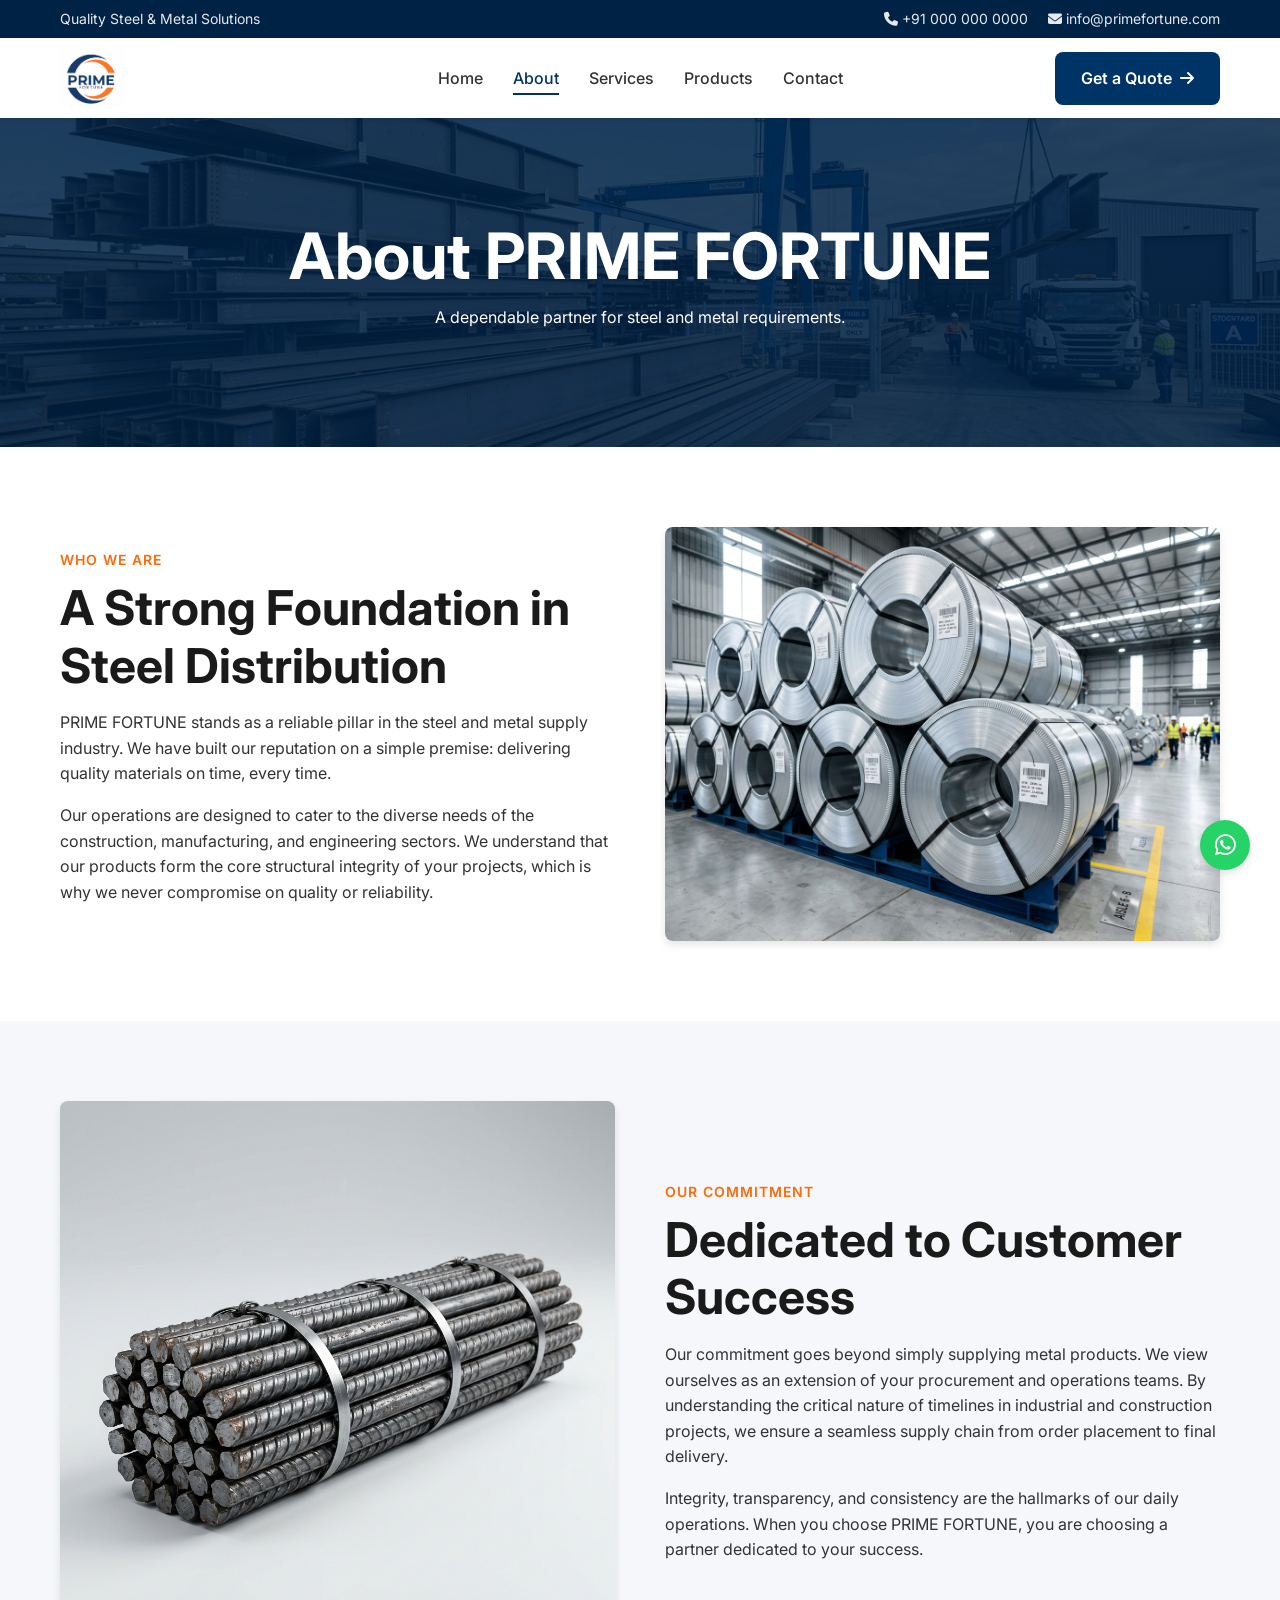
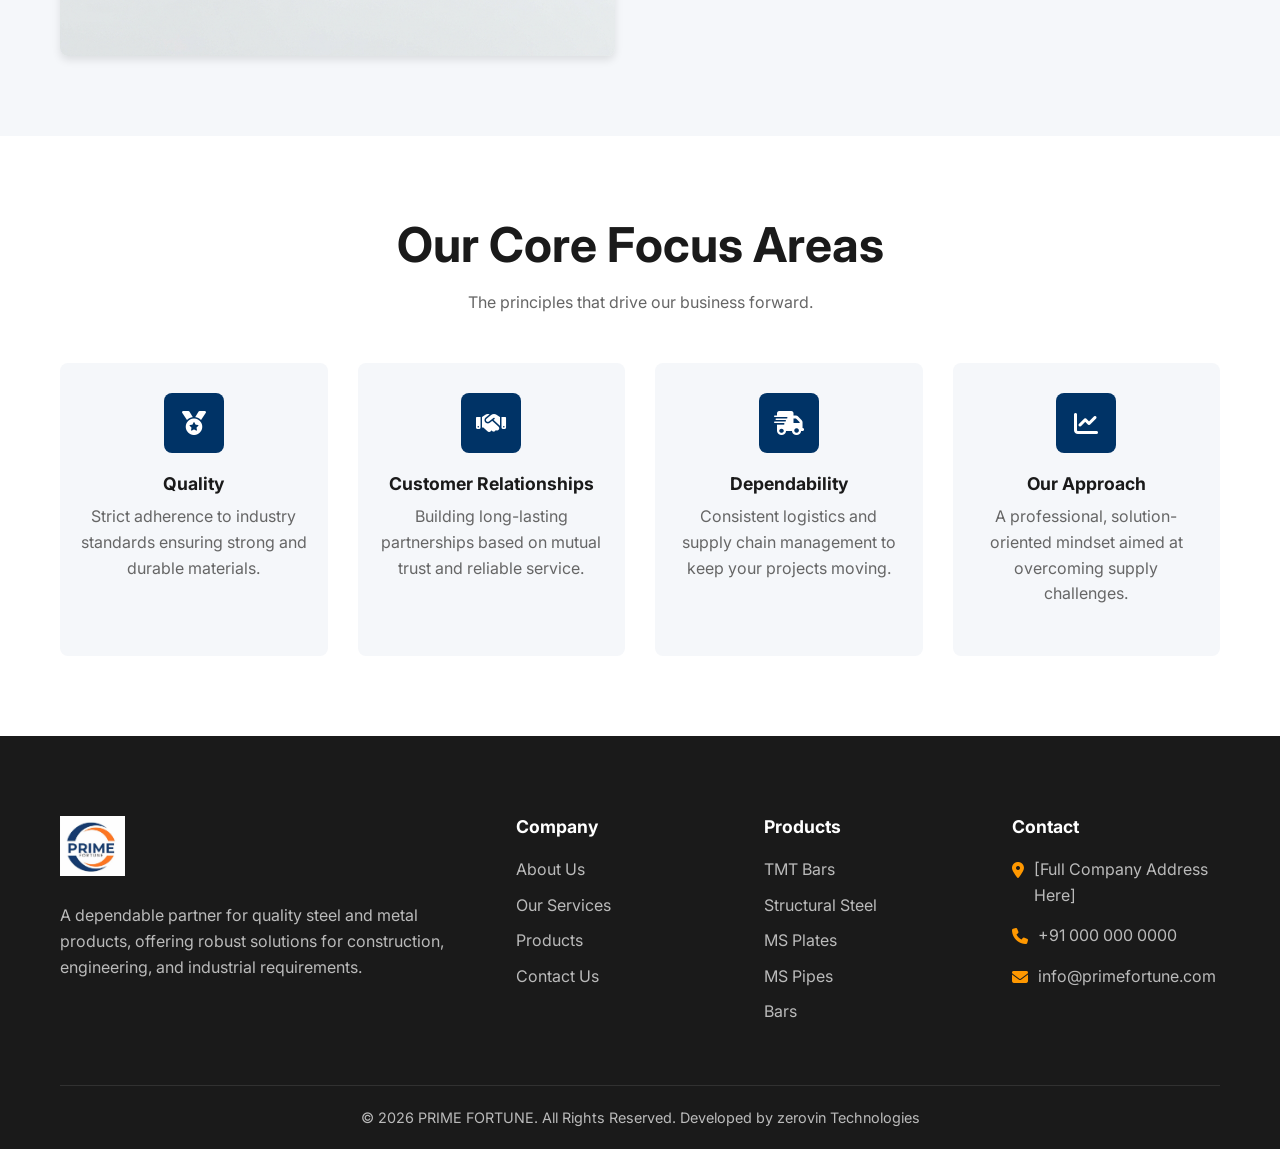
==== commit 4adb9b16: "changes" ====
--- a/about.html
+++ b/about.html
@@ -3,8 +3,8 @@
 <head>
     <meta charset="UTF-8">
     <meta name="viewport" content="width=device-width, initial-scale=1.0">
-    <title>About SANKALP METAL | Steel & Metal Solutions</title>
-    <meta name="description" content="Learn about SANKALP METAL, a dependable partner for quality steel and metal requirements serving various industries.">
+    <title>About PRIME FORTUNE | Steel & Metal Solutions</title>
+    <meta name="description" content="Learn about PRIME FORTUNE, a dependable partner for quality steel and metal requirements serving various industries.">
     
     <!-- Google Fonts -->
     <link rel="preconnect" href="https://fonts.googleapis.com">
@@ -27,7 +27,7 @@
             </div>
             <div class="top-bar-contact">
                 <a href="tel:+910000000000"><i class="fa-solid fa-phone"></i> +91 000 000 0000</a>
-                <a href="mailto:info@sankalpmetal.com"><i class="fa-solid fa-envelope"></i> info@sankalpmetal.com</a>
+                <a href="mailto:info@primefortune.com"><i class="fa-solid fa-envelope"></i> info@primefortune.com</a>
             </div>
         </div>
     </div>
@@ -36,7 +36,7 @@
     <header class="header">
         <div class="container header-inner">
             <a href="index.html" class="logo">
-                <img src="assets/images/logo.jpeg" alt="SANKALP METAL">
+                <img src="assets/images/logo.jpeg" alt="PRIME FORTUNE">
             </a>
             
             <nav class="nav-menu">
@@ -59,7 +59,7 @@
     <!-- Page Header -->
     <div class="page-header" style="background-image: url('assets/images/banner_bg.jpg');">
         <div class="container">
-            <h1>About SANKALP METAL</h1>
+            <h1>About PRIME FORTUNE</h1>
             <p>A dependable partner for steel and metal requirements.</p>
         </div>
     </div>
@@ -71,11 +71,11 @@
                 <div class="about-text">
                     <span class="section-label">Who We Are</span>
                     <h2>A Strong Foundation in Steel Distribution</h2>
-                    <p>SANKALP METAL stands as a reliable pillar in the steel and metal supply industry. We have built our reputation on a simple premise: delivering quality materials on time, every time.</p>
+                    <p>PRIME FORTUNE stands as a reliable pillar in the steel and metal supply industry. We have built our reputation on a simple premise: delivering quality materials on time, every time.</p>
                     <p>Our operations are designed to cater to the diverse needs of the construction, manufacturing, and engineering sectors. We understand that our products form the core structural integrity of your projects, which is why we never compromise on quality or reliability.</p>
                 </div>
                 <div class="about-image">
-                    <img src="assets/images/about_img.jpg" alt="Sankalp Metal Facility" style="border-radius: var(--radius); box-shadow: var(--shadow-md);">
+                    <img src="assets/images/about_img.jpg" alt="Prime Fortune Facility" style="border-radius: var(--radius); box-shadow: var(--shadow-md);">
                 </div>
             </div>
         </div>
@@ -89,7 +89,7 @@
                     <span class="section-label">Our Commitment</span>
                     <h2>Dedicated to Customer Success</h2>
                     <p>Our commitment goes beyond simply supplying metal products. We view ourselves as an extension of your procurement and operations teams. By understanding the critical nature of timelines in industrial and construction projects, we ensure a seamless supply chain from order placement to final delivery.</p>
-                    <p>Integrity, transparency, and consistency are the hallmarks of our daily operations. When you choose SANKALP METAL, you are choosing a partner dedicated to your success.</p>
+                    <p>Integrity, transparency, and consistency are the hallmarks of our daily operations. When you choose PRIME FORTUNE, you are choosing a partner dedicated to your success.</p>
                 </div>
                 <div class="about-image">
                     <img src="assets/images/product_img.jpg" alt="Steel Products" style="border-radius: var(--radius); box-shadow: var(--shadow-md);">
@@ -137,7 +137,7 @@
             <div class="footer-top">
                 <div class="footer-col">
                     <a href="index.html" class="footer-logo">
-                        <img src="assets/images/logo.jpeg" alt="SANKALP METAL">
+                        <img src="assets/images/logo.jpeg" alt="PRIME FORTUNE">
                     </a>
                     <p>A dependable partner for quality steel and metal products, offering robust solutions for construction, engineering, and industrial requirements.</p>
                 </div>
@@ -176,14 +176,14 @@
                         </li>
                         <li>
                             <i class="fa-solid fa-envelope"></i>
-                            <span>info@sankalpmetal.com</span>
+                            <span>info@primefortune.com</span>
                         </li>
                     </ul>
                 </div>
             </div>
             
             <div class="footer-bottom">
-                <p>&copy; 2026 SANKALP METAL. All Rights Reserved. Developed by zerovin Technologies</p>
+                <p>&copy; 2026 PRIME FORTUNE. All Rights Reserved. Developed by zerovin Technologies</p>
             </div>
         </div>
     </footer>
